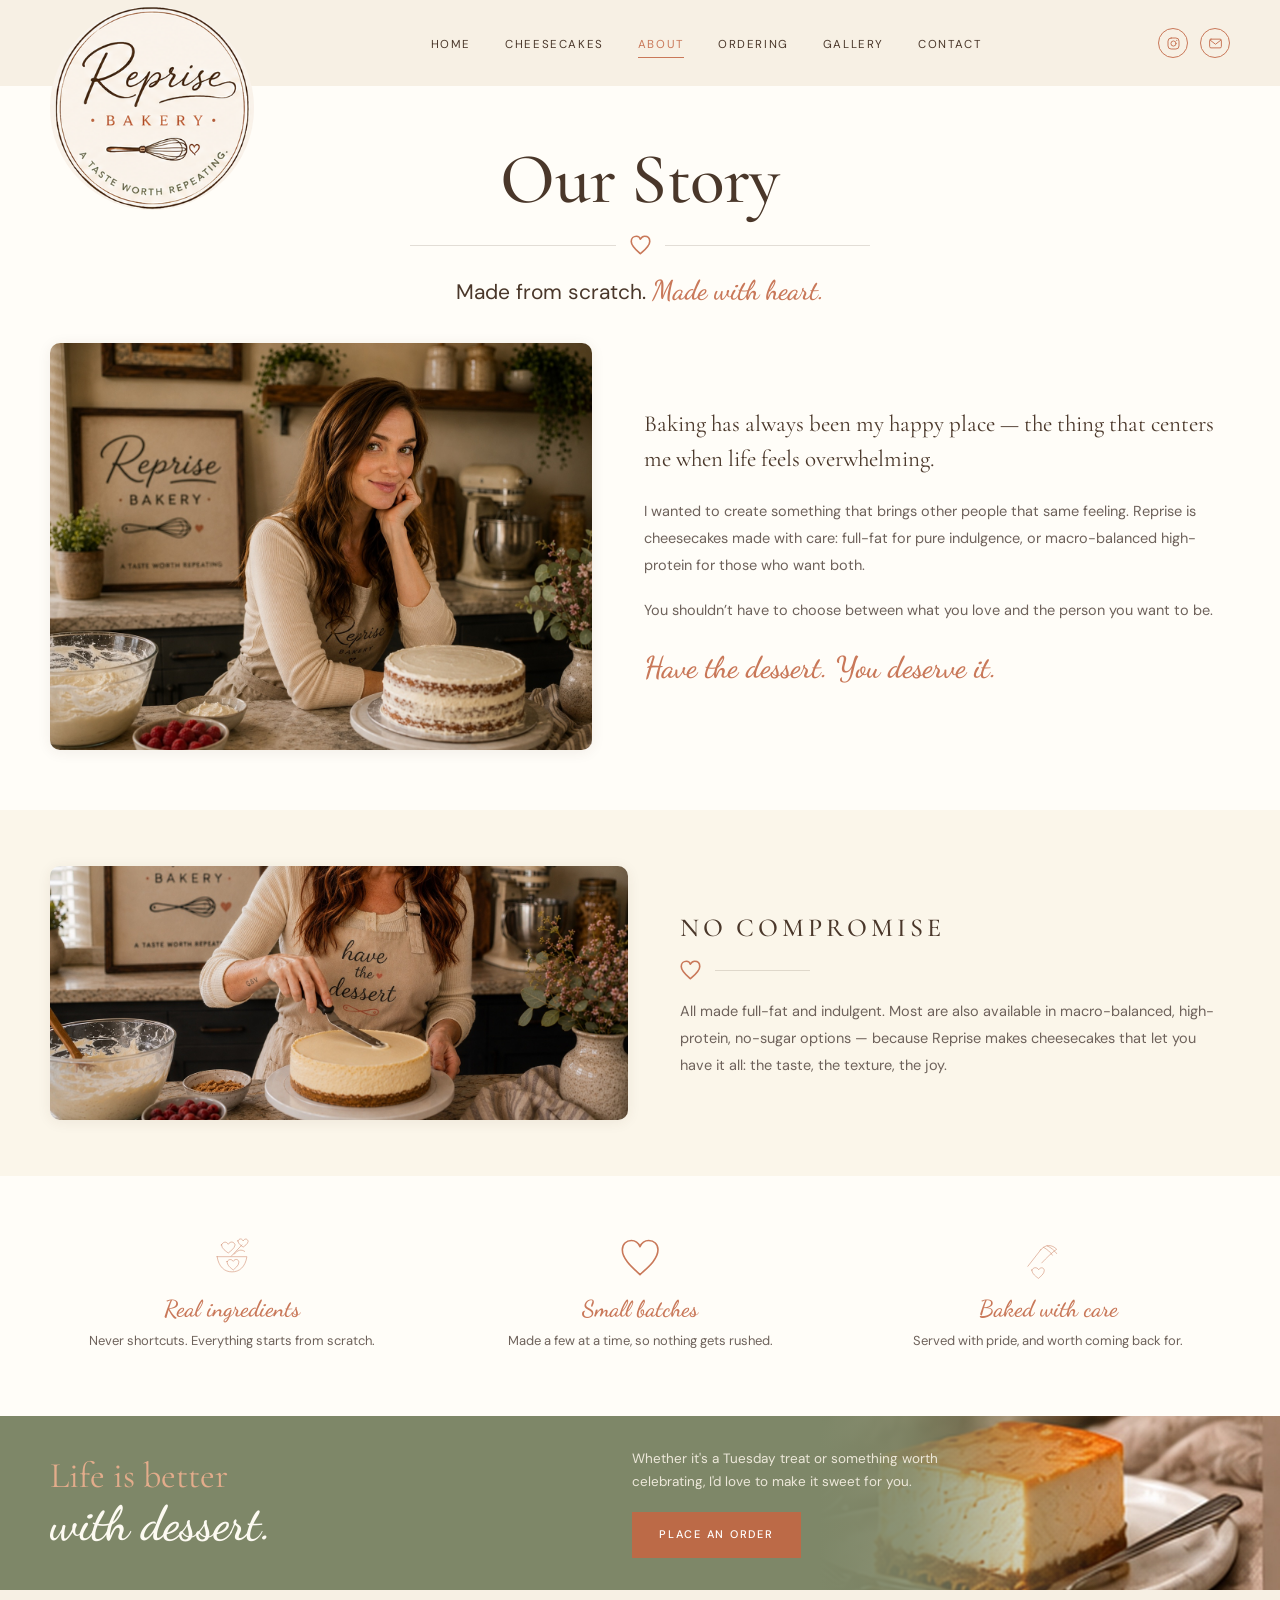
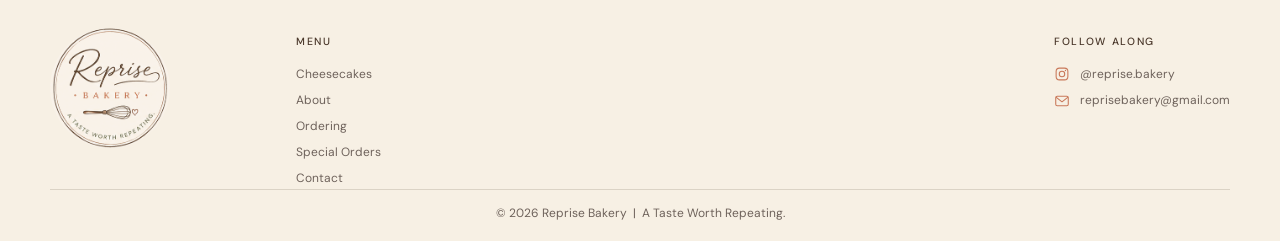
==== about.html @ a182270c "Rebuild site: four pages, real photography, shared stylesheet - Home, Our Cheesecakes, Our Story and" ====
<!doctype html>
<html lang="en">
<head>
<meta charset="utf-8">
<meta name="viewport" content="width=device-width,initial-scale=1">
<title>Our Story | Reprise Bakery</title>
<meta name="description" content="Reprise Bakery is small-batch desserts made from scratch — cheesecakes full-fat and indulgent, or macro-balanced and high-protein. You shouldn't have to choose.">
<link rel="icon" href="assets/favicon.svg" type="image/svg+xml">
<link rel="alternate icon" href="assets/favicon-32.png" sizes="32x32">
<link rel="apple-touch-icon" href="assets/apple-touch-icon.png">
<!-- Link preview for Instagram, Facebook, iMessage etc. og:url and og:image are
     absolute because most platforms ignore relative paths. If the site moves to
     its own domain, update the host in both. -->
<meta property="og:url" content="https://scriptschedule-cloud.github.io/reprise-bakery/about.html">
<meta property="og:type" content="website">
<meta property="og:site_name" content="Reprise Bakery">
<meta property="og:title" content="Our Story | Reprise Bakery">
<meta property="og:description" content="Reprise Bakery is small-batch desserts made from scratch — cheesecakes full-fat and indulgent, or macro-balanced and high-protein. You shouldn't have to choose.">
<meta property="og:image" content="https://scriptschedule-cloud.github.io/reprise-bakery/assets/story-jamie.jpg">
<meta property="og:image:alt" content="A Reprise Bakery cheesecake">
<meta name="twitter:card" content="summary_large_image">
<link rel="preconnect" href="https://fonts.googleapis.com">
<link rel="preconnect" href="https://fonts.gstatic.com" crossorigin>
<link href="https://fonts.googleapis.com/css2?family=Cormorant+Garamond:wght@400;500;600&family=DM+Sans:opsz,wght@9..40,400;9..40,500&family=Dancing+Script:wght@500;600;700&display=swap" rel="stylesheet">
<link rel="stylesheet" href="assets/site.css">
</head>
<body class="page-about">

<svg style="display:none" aria-hidden="true">
  <!-- vector line art shipped with the mock: assets/icons/*.svg -->
  <symbol id="i-heart" viewBox="18 7 85 81">
    <path class="icon" d="M60 83C47 71 23 52 23 33 23 20 33 12 44 12c8 0 14 5 16 12 4-7 9-12 17-12 12 0 21 8 21 21 0 19-25 38-38 50Z"/>
  </symbol>
  <symbol id="i-whisk-heart" viewBox="0 0 200 160">
    <g class="icon">
      <path d="M35 110 L78 55"/><path d="M75 58C93 37 113 40 128 55 111 67 96 82 80 99"/>
      <path d="M86 49C98 56 107 63 114 74"/><path d="M97 44C111 50 121 59 128 69"/>
      <path d="M48 122c5-10 16-10 22-1 6-10 18-7 18 3 0 10-12 19-19 25-7-6-21-14-21-27Z"/>
    </g>
  </symbol>
  <symbol id="i-stand" viewBox="0 0 200 160">
    <g class="icon">
      <ellipse cx="100" cy="55" rx="42" ry="11"/><path d="M58 55V84c0 11 84 11 84 0V55"/>
      <path d="M87 95V113"/><path d="M113 95V113"/><ellipse cx="100" cy="120" rx="47" ry="9"/>
    </g>
  </symbol>
  <symbol id="i-bowl" viewBox="0 0 200 160">
    <g class="icon">
      <path d="M52 79H148c-5 33-24 49-48 49S57 112 52 79Z"/>
      <path d="M98 77 L132 41"/><path d="M107 71c11-14 23-17 34-9"/>
      <path d="M84 95c5-9 15-9 20-1 6-10 18-7 18 3 0 12-13 19-18 25-7-6-20-14-20-27Z"/>
      <path d="M66 41c5-11 16-12 22-2 6-11 19-9 22 2-2 12-15 20-22 26-8-6-21-13-22-26Z"/>
      <path d="M119 28c4-9 13-8 17 0 5-9 15-7 16 2-2 9-11 14-16 18-5-4-16-9-17-20Z"/>
    </g>
  </symbol>
  <symbol id="i-heart-lg" viewBox="0 0 200 160">
    <path class="icon" d="M100 137C80 118 43 89 43 57 43 38 56 27 72 27c13 0 23 8 28 20 5-12 15-20 28-20 17 0 30 11 30 30 0 32-38 61-58 80Z"/>
  </symbol>
  <symbol id="i-bag" viewBox="0 0 200 160">
    <g class="icon">
      <path d="M62 51H138l6 86H56Z"/><path d="M78 51c0-22 10-32 22-32s22 10 22 32"/>
      <path d="M83 83c5-10 15-10 20-1 6-10 18-7 18 4 0 12-12 19-18 25-7-6-20-14-20-28Z"/>
    </g>
  </symbol>
  <symbol id="i-story-bowl" viewBox="0 0 120 100">
    <g class="icon"><path d="M20 44H91c-4 29-18 40-35 40S25 73 20 44Z"/><path d="M57 41 L82 17"/></g>
  </symbol>
  <symbol id="i-story-heart" viewBox="0 0 120 100">
    <path class="icon" d="M60 83C47 71 23 52 23 33 23 20 33 12 44 12c8 0 14 5 16 12 4-7 9-12 17-12 12 0 21 8 21 21 0 19-25 38-38 50Z"/>
  </symbol>
  <symbol id="i-story-whisk" viewBox="0 0 120 100">
    <g class="icon">
      <path d="M17 79 L49 46"/><path d="M47 48c12-15 27-13 37-2-13 10-24 22-34 32"/>
      <path d="M57 40c8 4 14 10 19 17"/><path d="M67 36c9 4 15 10 20 16"/>
      <path d="M21 84c3-6 10-6 14 0 4-7 12-5 12 2 0 6-7 11-12 14-4-3-14-8-14-16Z"/>
    </g>
  </symbol>
  <symbol id="i-instagram" viewBox="0 0 24 24">
    <g class="icon">
      <rect x="3.2" y="3.2" width="17.6" height="17.6" rx="5"/>
      <circle cx="12" cy="12" r="4.1"/>
      <circle cx="17.2" cy="6.8" r="1" fill="currentColor" stroke="none"/>
    </g>
  </symbol>
  <symbol id="i-mail" viewBox="0 0 24 24">
    <g class="icon">
      <rect x="2.6" y="5" width="18.8" height="14" rx="2.2"/>
      <path d="m3.4 6.6 8.6 6.6 8.6-6.6"/>
    </g>
  </symbol>
</svg>

<header class="site-header">
  <div class="container nav">
    <a class="brand" href="index.html" aria-label="Reprise Bakery — home"><span class="badge"></span></a>
    <ul class="navlinks">
      <li><a href="index.html">Home</a></li>
      <li><a href="cheesecakes.html">Cheesecakes</a></li>
      <li><a class="active" href="about.html">About</a></li>
      <li><a href="index.html#order">Ordering</a></li>
      <li><a href="gallery.html">Gallery</a></li>
      <li><a href="index.html#order">Contact</a></li>
    </ul>
    <div class="nav-icons">
      <a href="https://instagram.com/reprise.bakery" aria-label="Instagram"><svg><use href="#i-instagram"/></svg></a>
      <a href="mailto:reprisebakery@gmail.com" aria-label="Email us"><svg><use href="#i-mail"/></svg></a>
    </div>
  </div>
</header>

<main id="top">

<section class="container menu-head">
  <h1>Our Story</h1>
  <div class="rule"><svg><use href="#i-heart"/></svg></div>
  <p class="tagline">Made from scratch. <em>Made with heart.</em></p>
</section>

<section class="container about-lead">
  <div class="shot"><img src="assets/story-jamie.jpg" alt="Jamie in the Reprise Bakery kitchen"></div>
  <div>
    <p class="lead">Baking has always been my happy place &mdash; the thing that centers me
      when life feels overwhelming.</p>
    <p>I wanted to create something that brings other people that same feeling. Reprise is
      cheesecakes made with care: full-fat for pure indulgence, or macro-balanced
      high-protein for those who want both.</p>
    <p>You shouldn&rsquo;t have to choose between what you love and the person you want to be.</p>
    <span class="sign">Have the dessert. You deserve it.</span>
  </div>
</section>

<section class="about-promise">
  <div class="container inner">
    <div class="shot"><img src="assets/baking-with-love.jpg" alt="Smoothing the top of a cheesecake in a Reprise Bakery apron"></div>
    <div>
      <h2>No compromise</h2>
      <div class="rule"><svg><use href="#i-heart"/></svg></div>
      <p>All made full-fat and indulgent. Most are also available in macro-balanced,
        high-protein, no-sugar options &mdash; because Reprise makes cheesecakes that let you
        have it all: the taste, the texture, the joy.</p>
    </div>
  </div>
</section>

<section class="container about-values">
  <ul>
    <li>
      <span class="ico"><svg><use href="#i-bowl"/></svg></span>
      <h3>Real ingredients</h3>
      <p>Never shortcuts. Everything starts from scratch.</p>
    </li>
    <li>
      <span class="ico"><svg><use href="#i-heart-lg"/></svg></span>
      <h3>Small batches</h3>
      <p>Made a few at a time, so nothing gets rushed.</p>
    </li>
    <li>
      <span class="ico"><svg><use href="#i-whisk-heart"/></svg></span>
      <h3>Baked with care</h3>
      <p>Served with pride, and worth coming back for.</p>
    </li>
  </ul>
</section>

<section class="band" id="order">
  <div class="band-media" role="img" aria-label="A slice of Reprise cheesecake on a plate"></div>
  <div class="container band-inner">
    <h2><span class="l1">Life is better</span><span class="l2">with dessert.</span></h2>
    <div>
      <p>Whether it's a Tuesday treat or something worth celebrating,
        I'd love to make it sweet for you.</p>
      <a class="btn btn-terra" href="mailto:reprisebakery@gmail.com">Place an Order</a>
    </div>
  </div>
</section>

</main>

<footer class="site-footer">
  <div class="container">
    <div class="footer-grid">
      <div class="footer-brand"><span class="badge"></span></div>
      <div>
        <h4>Menu</h4>
        <ul>
          <li><a href="cheesecakes.html">Cheesecakes</a></li>
          <li><a href="about.html">About</a></li>
          <li><a href="index.html#order">Ordering</a></li>
          <li><a href="index.html#order">Special Orders</a></li>
          <li><a href="index.html#order">Contact</a></li>
        </ul>
      </div>
      <div>
        <h4>Follow Along</h4>
        <ul class="contact-list">
          <li><span class="ico"><svg><use href="#i-instagram"/></svg></span>
              <a href="https://instagram.com/reprise.bakery">@reprise.bakery</a></li>
          <li><span class="ico"><svg><use href="#i-mail"/></svg></span>
              <a href="mailto:reprisebakery@gmail.com">reprisebakery@gmail.com</a></li>
        </ul>
      </div>
    </div>
    <p class="colophon">&copy; 2026 Reprise Bakery &nbsp;|&nbsp; A Taste Worth Repeating.</p>
  </div>
</footer>

</body>
</html>
---- assets/site.css ----
:root{
  /* palette per assets/BRAND_SPEC.txt */
  --brown:#4A372A;
  --brown-soft:#6E625B;
  --terracotta:#C97859;
  --terracotta-deep:#BC6A47;   /* deepened for filled buttons */
  --sage:#8D9675;
  --olive:#7E8768;             /* deepened sage for the order band */
  --caramel:#C89B68;
  --cream:#F7F0E4;
  --cream-lite:#FBF6EA;
  --paper:#FFFDF8;
  --line:rgba(74,55,42,.16);
  --serif:"Cormorant Garamond",Georgia,serif;
  --sans:"DM Sans",-apple-system,BlinkMacSystemFont,"Segoe UI",sans-serif;
  --script:"Dancing Script","Snell Roundhand",cursive;
}
*{box-sizing:border-box}
html{scroll-behavior:smooth}
body{
  margin:0;background:var(--paper);color:var(--brown);
  font-family:var(--sans);font-size:15px;line-height:1.6;
  -webkit-font-smoothing:antialiased;
}
img{display:block;max-width:100%}
a{color:inherit;text-decoration:none}
.container{width:min(1180px,100% - 96px);margin-inline:auto}

/* ---------- shared bits ---------- */
.btn{
  display:inline-block;padding:13px 26px;
  font-size:11px;letter-spacing:.16em;text-transform:uppercase;font-weight:500;
  border:1px solid transparent;transition:filter .2s,background .2s;
}
.btn:hover{filter:brightness(1.08)}
.btn-sage{background:var(--sage);color:#fff}
.btn-terra{background:var(--terracotta-deep);color:#fff}

/* small uppercase underlined link used in the feature strip */
.tinylink{
  display:inline-block;font-size:9.5px;letter-spacing:.15em;text-transform:uppercase;
  color:var(--brown);border-bottom:1px solid var(--brown);padding-bottom:3px;
}
.tinylink:hover{color:var(--terracotta);border-color:var(--terracotta)}

/* heart-between-rules divider */
.rule{display:flex;align-items:center;justify-content:center;gap:14px}
.rule::before,.rule::after{content:"";height:1px;flex:1;background:var(--line)}
.rule svg{width:21px;height:20px;flex:none;color:var(--terracotta)}
.rule--left{justify-content:flex-start}
.rule--left::before{display:none}

.icon{fill:none;stroke:currentColor;
  stroke-width:1.6;stroke-linecap:round;stroke-linejoin:round;
  vector-effect:non-scaling-stroke}
/* the sprite <svg> carries no viewBox of its own, so it must be sized here */
.ico svg{display:block;width:100%;height:100%}

/* the logo badge, cropped out of the source design sheet */
.badge{
  --s:150px;display:block;
  width:var(--s);height:var(--s);flex:none;border-radius:50%;
  background-image:url("reprise-logo.png");
  background-repeat:no-repeat;
  background-size:calc(var(--s) * 1.3158) calc(var(--s) * 1.1930);
  background-position:calc(var(--s) * -0.11579) calc(var(--s) * -0.16491);
}

/* ---------- header ---------- */
.site-header{background:var(--cream);position:relative;z-index:5}
.nav{
  display:flex;align-items:center;gap:40px;
  height:86px;
}
.brand{flex:none;align-self:flex-start;margin-top:6px}
.brand .badge{--s:204px;margin-bottom:-118px} /* overhangs into the hero */
.navlinks{
  display:flex;gap:34px;list-style:none;margin:0;padding:0;
  flex:1;justify-content:center;
}
.navlinks a{
  font-size:11.5px;letter-spacing:.14em;text-transform:uppercase;
  padding-bottom:5px;border-bottom:1px solid transparent;
}
.navlinks a:hover{color:var(--terracotta)}
.navlinks .active{color:var(--terracotta);border-bottom-color:var(--terracotta)}
.nav-icons{display:flex;gap:12px;flex:none}
.nav-icons a{
  width:30px;height:30px;border:1px solid var(--terracotta);border-radius:50%;
  display:grid;place-items:center;color:var(--terracotta);
}
.nav-icons svg{width:15px;height:15px}
.nav-icons a:hover{background:var(--terracotta);color:#fff}

/* ---------- hero ---------- */
.hero{position:relative;background:var(--cream);overflow:hidden}
.hero-media{
  position:absolute;inset:0 0 0 42%;
  background:url("hero-cheesecake.jpg") center 48%/cover no-repeat;
}
.hero-media::before{
  content:"";position:absolute;inset:0;
  background:linear-gradient(90deg,var(--cream) 0%,rgba(247,240,228,.90) 12%,rgba(247,240,228,0) 42%);
}
.hero-inner{position:relative;z-index:2;min-height:560px;display:flex;align-items:center}
.hero-copy{
  width:41%;padding:56px 0 64px;text-align:center;
}
.hero h1{margin:0;font-weight:400;line-height:.9}
.hero h1 .l1{
  display:block;font-family:var(--serif);font-size:clamp(54px,6.6vw,90px);
  letter-spacing:-.02em;padding-left:.55em;
}
.hero h1 .l2{
  display:block;font-family:var(--script);color:var(--terracotta);
  font-size:clamp(58px,7vw,96px);font-weight:600;line-height:1.05;
  margin:-.06em -.5em 0;
}
.hero .rule{width:210px;margin:22px auto 20px}
.hero-sub{
  margin:0 auto 26px;max-width:310px;font-size:14.5px;line-height:1.65;color:var(--brown);
}
.hero-card{
  position:absolute;z-index:3;left:39%;bottom:44px;width:270px;
  border:1px solid var(--terracotta);background:var(--cream);
  padding:26px 22px 20px;text-align:center;
}
.hero-card .heart{
  position:absolute;top:-11px;left:50%;transform:translateX(-50%);
  background:var(--cream);padding:0 9px;color:var(--terracotta);
  width:38px;height:22px;display:grid;place-items:center;
}
.hero-card .heart svg{width:21px;height:20px}
.hero-card p{margin:0;font-size:13px;line-height:1.7;color:var(--brown-soft)}
.hero-card .sig{
  display:block;font-family:var(--script);font-size:24px;font-weight:600;
  color:var(--terracotta);margin-top:6px;line-height:1.2;
}

/* ---------- feature strip ---------- */
.strip{
  background:var(--cream-lite);
  border-top:1px solid var(--line);border-bottom:1px solid var(--line);
  display:grid;grid-template-columns:repeat(5,1fr);
}
.strip article{
  padding:38px 26px 32px;text-align:center;
  border-right:1px solid var(--line);
  display:flex;flex-direction:column;align-items:center;
}
.strip article:last-child{border-right:0}
.strip .ico{width:66px;height:53px;color:var(--terracotta);margin-bottom:12px}
.strip h3{
  font-family:var(--script);font-weight:600;color:var(--terracotta);
  font-size:23px;line-height:1.15;margin:0 0 10px;
}
.strip p{margin:0 0 16px;font-size:12.5px;line-height:1.6;color:var(--brown-soft);max-width:190px}
.strip .tinylink{margin-top:auto}

/* ---------- section scaffolding ---------- */
.section{padding:52px 0}
.section-head{text-align:center;margin-bottom:30px}
.section-head h2{
  font-family:var(--serif);font-weight:500;font-size:26px;
  letter-spacing:.19em;text-transform:uppercase;margin:0;
}
.section-head .rule{width:120px;margin:14px auto 12px}
.section-head .kicker{font-size:12.5px;color:var(--brown-soft);margin:0}

/* ---------- flavors ---------- */
.flavors{background:var(--cream-lite)}
.flavor-grid{display:grid;grid-template-columns:repeat(5,1fr);gap:22px}
.flavor{text-align:center}
.flavor .shot{position:relative;aspect-ratio:1/.82;overflow:hidden}
/* the supplied shots have the mock's caption burned into the bottom ~10%; crop it away */
.flavor .shot img{position:absolute;top:0;left:0;width:100%;height:113%;
  object-fit:cover;object-position:center top}
.flavor .shot img.shift-left{object-position:25% top}
/* seasonal flag on the home-page favourites strip, matching the menu page */
.flavor .tag-seasonal{
  position:absolute;top:0;left:0;
  background:var(--terracotta-deep);color:#fff;
  padding:6px 11px;font-size:9px;letter-spacing:.13em;text-transform:uppercase;
}
.flavor .tag{
  position:absolute;top:10px;right:10px;
  width:34px;height:34px;border-radius:50%;background:var(--sage);color:#fff;
  display:grid;place-items:center;font-size:8.5px;letter-spacing:.09em;text-transform:uppercase;
}
.flavor h3{
  font-family:var(--serif);font-size:13px;letter-spacing:.16em;text-transform:uppercase;
  font-weight:600;margin:16px 0 2px;
}
.flavor .script{
  font-family:var(--script);color:var(--terracotta);font-size:23px;font-weight:600;line-height:1.15;
}
.flavor p{margin:7px 0 0;font-size:12px;line-height:1.6;color:var(--brown-soft)}
.promise{
  max-width:660px;margin:34px auto 0;text-align:center;
  font-size:14px;line-height:1.75;color:var(--brown-soft);
}
.flavors .cta-row{text-align:center;margin-top:26px}

/* ---------- story ---------- */
.story{background:var(--paper);padding:52px 0}
.story-grid{display:grid;grid-template-columns:1fr 1.08fr .62fr;gap:44px;align-items:center}
.story-photo{position:relative;align-self:stretch;min-height:320px;overflow:hidden}
/* portrait of Jamie — shown full frame, she is the subject here */
.story-photo img{position:absolute;inset:0;width:100%;height:100%;object-fit:cover;
  object-position:58% center}
.story-copy h2{margin:0;font-weight:400;line-height:1.02}
.story-copy h2 .l1{display:block;font-family:var(--serif);font-size:38px}
.story-copy h2 .l2{
  display:block;font-family:var(--script);color:var(--terracotta);
  font-size:40px;font-weight:600;margin-top:2px;
}
.story-copy .rule{width:180px;margin:16px 0 20px}
.story-copy p{margin:0 0 22px;font-size:13.5px;line-height:1.8;color:var(--brown-soft)}
.story-points{
  border-left:1px solid var(--line);padding-left:34px;
  display:grid;gap:26px;
}
.story-points li{display:flex;gap:14px;align-items:center;list-style:none}
.story-points .ico{width:42px;height:35px;flex:none;color:var(--terracotta)}
.story-points span{font-size:12.5px;line-height:1.55;color:var(--brown-soft)}
.story-points ul{margin:0;padding:0}

/* ---------- cta band ---------- */
.band{position:relative;background:var(--olive);color:#F6F1E6;overflow:hidden}
.band-media{
  position:absolute;inset:0 0 0 64%;
  /* zoomed and right-anchored so the burned-in script on the left is cropped out */
  background:url("cta-slice.jpg") 100% 50%/195% auto no-repeat;
}
.band-media::before{
  content:"";position:absolute;inset:0;
  background:linear-gradient(90deg,var(--olive) 0%,rgba(126,135,104,.88) 20%,rgba(126,135,104,0) 62%);
}
.band-inner{
  position:relative;z-index:2;display:grid;grid-template-columns:.9fr 1fr;
  gap:44px;align-items:center;min-height:172px;padding:32px 0;
}
.band h2{margin:0;font-weight:400;line-height:1.08}
.band h2 .l1{display:block;font-family:var(--serif);font-size:36px;color:#E3AC8B}
.band h2 .l2{display:block;font-family:var(--script);font-weight:600;font-size:48px;color:#FDFAF2;margin-top:2px}
.band p{margin:0 0 18px;font-size:13.5px;line-height:1.7;color:#EDE8DA;max-width:330px}

/* ---------- footer ---------- */
.site-footer{background:var(--cream);padding:38px 0 18px}
/* three columns since the newsletter came out: brand, menu, contact at the edge */
.footer-grid{display:grid;grid-template-columns:190px 1fr auto;gap:56px;align-items:start}
.footer-brand .badge{--s:120px;opacity:.85}
.site-footer h4{
  font-size:10.5px;letter-spacing:.16em;text-transform:uppercase;
  margin:6px 0 14px;font-weight:500;
}
.site-footer ul{list-style:none;margin:0;padding:0;display:grid;gap:7px}
.site-footer li,.site-footer p{font-size:12px;color:var(--brown-soft);margin:0}
.site-footer a:hover{color:var(--terracotta)}
.contact-list li{display:flex;align-items:center;gap:10px}
.contact-list .ico{width:16px;height:16px;flex:none;color:var(--terracotta)}
.colophon{
  margin-top:26px;padding-top:14px;border-top:1px solid var(--line);
  text-align:center;font-size:11px;color:var(--brown-soft);
}

/* ---------- responsive ---------- */
@media (max-width:1080px){
  /* keep the nav on one line as the bar narrows */
  .nav{gap:24px}
  .brand .badge{--s:156px;margin-bottom:-86px}
  .navlinks{gap:22px}
  .navlinks a{font-size:10.5px;letter-spacing:.1em}
  .strip{grid-template-columns:repeat(3,1fr)}
  .strip article:nth-child(3n){border-right:0}
  .strip article:nth-child(-n+3){border-bottom:1px solid var(--line)}
  .flavor-grid{grid-template-columns:repeat(3,1fr)}
  .story-grid{grid-template-columns:1fr 1fr;gap:32px}
  .story-points{grid-column:1/-1;border-left:0;border-top:1px solid var(--line);
    padding:26px 0 0;grid-auto-flow:column;grid-template-columns:repeat(3,1fr)}
}
@media (max-width:860px){
  .container{width:min(1180px,100% - 48px)}
  .nav{height:80px;gap:18px}
  .brand .badge{--s:124px;margin-bottom:-58px}
  .hero-media{inset:0 0 0 46%}
  .hero-copy{width:52%}
  .hero-card{position:relative;width:auto;max-width:300px;margin:0 auto;inset:auto}
  .band-inner{grid-template-columns:1fr}
  .band-media{inset:auto 0 0 0;height:38%}
  .band-media::before{background:linear-gradient(0deg,rgba(126,135,104,0) 40%,var(--olive) 100%)}
  .footer-grid{grid-template-columns:1fr 1fr;gap:30px}
}
@media (max-width:720px){
  /* below this the six links no longer fit; every one is a same-page anchor */
  .navlinks{display:none}
  .brand .badge{--s:118px;margin-bottom:-52px}
  .nav-icons{margin-left:auto}
}
@media (max-width:620px){
  .strip{grid-template-columns:1fr}
  .strip article{border-right:0;border-bottom:1px solid var(--line)}
  .flavor-grid{grid-template-columns:1fr 1fr;gap:16px}
  /* stack the hero: copy, then quote card, then photo */
  .hero{background:var(--cream);display:flex;flex-direction:column}
  .hero-inner{order:1;min-height:0}
  .hero-copy{width:100%;padding:30px 0 4px}
  /* the script line hangs outside its box; rein it in so the page never scrolls sideways */
  .hero h1 .l1{font-size:clamp(44px,13vw,58px);padding-left:0}
  .hero h1 .l2{font-size:clamp(46px,13.6vw,62px);margin-left:0;margin-right:0}
  .hero-card{order:2;position:relative;inset:auto;width:auto;max-width:320px;margin:26px auto 30px}
  .hero-media{order:3;position:static;inset:auto;height:290px}
  .hero-media::before{display:none}
  .story-grid{grid-template-columns:1fr}
  .story-points{grid-auto-flow:row;grid-template-columns:1fr}
  .footer-grid{grid-template-columns:1fr}
}

/* ============================================================
   MENU PAGE — "Our Cheesecakes"
   ============================================================ */
.menu-head{text-align:center;padding:56px 0 6px}
.menu-head h1{
  font-family:var(--serif);font-weight:500;margin:0;
  font-size:clamp(42px,5.6vw,72px);line-height:1.05;letter-spacing:-.01em;
}
.menu-head .rule{width:min(460px,86%);margin:18px auto 14px}
.menu-head .tagline{margin:0;font-size:clamp(16px,1.7vw,21px);color:var(--brown)}
.menu-head .tagline em{
  font-family:var(--script);font-style:normal;font-weight:600;
  color:var(--terracotta);font-size:1.3em;white-space:nowrap;
}

.menu-grid{
  display:grid;grid-template-columns:repeat(3,1fr);gap:30px;
  padding:34px 0 64px;
}
.cake{
  position:relative;background:var(--paper);border-radius:10px;overflow:hidden;
  box-shadow:0 2px 12px rgba(74,55,42,.07);
  display:flex;flex-direction:column;
}
.cake .shot{position:relative;aspect-ratio:1.55;overflow:hidden;background:var(--cream-lite)}
.cake .shot img{width:100%;height:100%;object-fit:cover;object-position:center;display:block}
/* the tiramisu and thai tea shots carry a SEASONAL flag burned into their top-left
   corner, so anchor those left to keep the flag whole and flush to the card edge */
.cake .shot img.flag-left{object-position:left top}

.cake-body{padding:22px 20px 28px;text-align:center;flex:1}
.cake-body h2{
  font-family:var(--serif);font-weight:500;margin:0;
  font-size:17px;letter-spacing:.13em;text-transform:uppercase;
}
.cake-body .rule{width:74px;margin:9px auto 11px}
.cake-body .rule svg{width:17px;height:16px}
.cake-body p{margin:0;font-size:13.5px;line-height:1.6;color:var(--brown-soft)}

.cake .tag-new{
  position:absolute;right:18px;bottom:22px;
  width:46px;height:46px;border-radius:50%;background:var(--sage);color:#fff;
  display:grid;place-items:center;
  font-size:9.5px;letter-spacing:.1em;text-transform:uppercase;
}
.cake .tag-seasonal{
  position:absolute;top:0;left:0;
  background:var(--terracotta-deep);color:#fff;
  padding:8px 15px;font-size:10px;letter-spacing:.14em;text-transform:uppercase;
}

@media (max-width:1080px){
  .menu-grid{grid-template-columns:repeat(2,1fr);gap:26px}
}
@media (max-width:620px){
  .menu-head{padding:40px 0 4px}
  .menu-grid{grid-template-columns:1fr;gap:22px;padding-bottom:46px}
  /* full-width cards give the description a single long line, which the
     caption-corner badge would sit on top of — move it onto the photo */
  .cake .tag-new{top:14px;right:14px;bottom:auto}
}

/* ============================================================
   GALLERY PAGE — "From the Kitchen"
   ============================================================ */
.gallery{columns:3;column-gap:24px;padding:34px 0 64px}
.gallery figure{
  break-inside:avoid;margin:0 0 24px;background:var(--paper);
  border-radius:10px;overflow:hidden;box-shadow:0 2px 12px rgba(74,55,42,.07);
}
.gallery img{width:100%;height:auto;display:block}
/* framed to the cake — shows the lower 70% of the source (1050x1400 -> 1050x980) */
.gallery figure.crop-top img{
  aspect-ratio:1050/980;height:auto;object-fit:cover;object-position:center bottom;
}
.gallery figcaption{
  padding:14px 18px 18px;text-align:center;
  font-size:13px;line-height:1.6;color:var(--brown-soft);
}
.gallery figcaption b{
  display:block;font-family:var(--serif);font-weight:500;color:var(--brown);
  font-size:15px;letter-spacing:.11em;text-transform:uppercase;margin-bottom:6px;
}
/* shown only if none of the photos have been added yet */
.gallery-empty{
  max-width:560px;margin:10px auto 70px;padding:30px 28px;text-align:center;
  border:1px dashed var(--terracotta);border-radius:10px;color:var(--brown-soft);
  font-size:14px;line-height:1.7;
}
.gallery-empty b{display:block;font-size:15px;color:var(--brown);margin-bottom:8px}
.gallery-empty code{
  font-family:ui-monospace,SFMono-Regular,Menlo,monospace;font-size:12.5px;
  background:var(--cream);padding:2px 6px;border-radius:3px;
}
@media (max-width:1080px){ .gallery{columns:2} }
@media (max-width:620px){ .gallery{columns:1;column-gap:0;padding-bottom:46px} }

/* ============================================================
   ABOUT PAGE
   ============================================================ */
.about-lead{
  display:grid;grid-template-columns:1fr 1.08fr;gap:52px;align-items:center;
  padding:24px 0 60px;
}
.about-lead .shot{position:relative;border-radius:10px;overflow:hidden;
  box-shadow:0 2px 14px rgba(74,55,42,.08)}
.about-lead .shot img{width:100%;height:100%;display:block;object-fit:cover}
.about-lead p{margin:0 0 18px;font-size:14.5px;line-height:1.85;color:var(--brown-soft)}
.about-lead p.lead{
  font-family:var(--serif);font-size:23px;line-height:1.5;color:var(--brown);
  margin-bottom:22px;
}
.about-lead .sign{
  display:block;font-family:var(--script);font-weight:600;font-size:30px;
  color:var(--terracotta);margin-top:26px;line-height:1.2;
}

.about-promise{background:var(--cream-lite);padding:56px 0}
.about-promise .inner{
  display:grid;grid-template-columns:1.05fr 1fr;gap:52px;align-items:center;
}
/* framed to the apron, hands and cheesecake — shows the lower 66% of the source */
.about-promise .shot{border-radius:10px;overflow:hidden;aspect-ratio:1536/676;
  box-shadow:0 2px 14px rgba(74,55,42,.08)}
.about-promise .shot img{width:100%;height:100%;display:block;
  object-fit:cover;object-position:center bottom}
.about-promise h2{
  font-family:var(--serif);font-weight:500;margin:0 0 6px;
  font-size:26px;letter-spacing:.15em;text-transform:uppercase;
}
.about-promise .rule{width:130px;margin:12px 0 18px}
.about-promise .rule::before{display:none}
.about-promise p{margin:0;font-size:14.5px;line-height:1.85;color:var(--brown-soft)}

.about-values{padding:56px 0 64px}
.about-values ul{
  list-style:none;margin:0;padding:0;
  display:grid;grid-template-columns:repeat(3,1fr);gap:44px;text-align:center;
}
.about-values .ico{
  width:62px;height:50px;margin:0 auto 14px;display:block;color:var(--terracotta);
}
.about-values h3{
  font-family:var(--script);font-weight:600;color:var(--terracotta);
  font-size:23px;margin:0 0 8px;line-height:1.15;
}
.about-values p{margin:0;font-size:13px;line-height:1.7;color:var(--brown-soft)}

@media (max-width:900px){
  .about-lead,.about-promise .inner{grid-template-columns:1fr;gap:32px}
  .about-promise .inner .shot{order:2}
  .about-values ul{grid-template-columns:1fr;gap:34px}
}
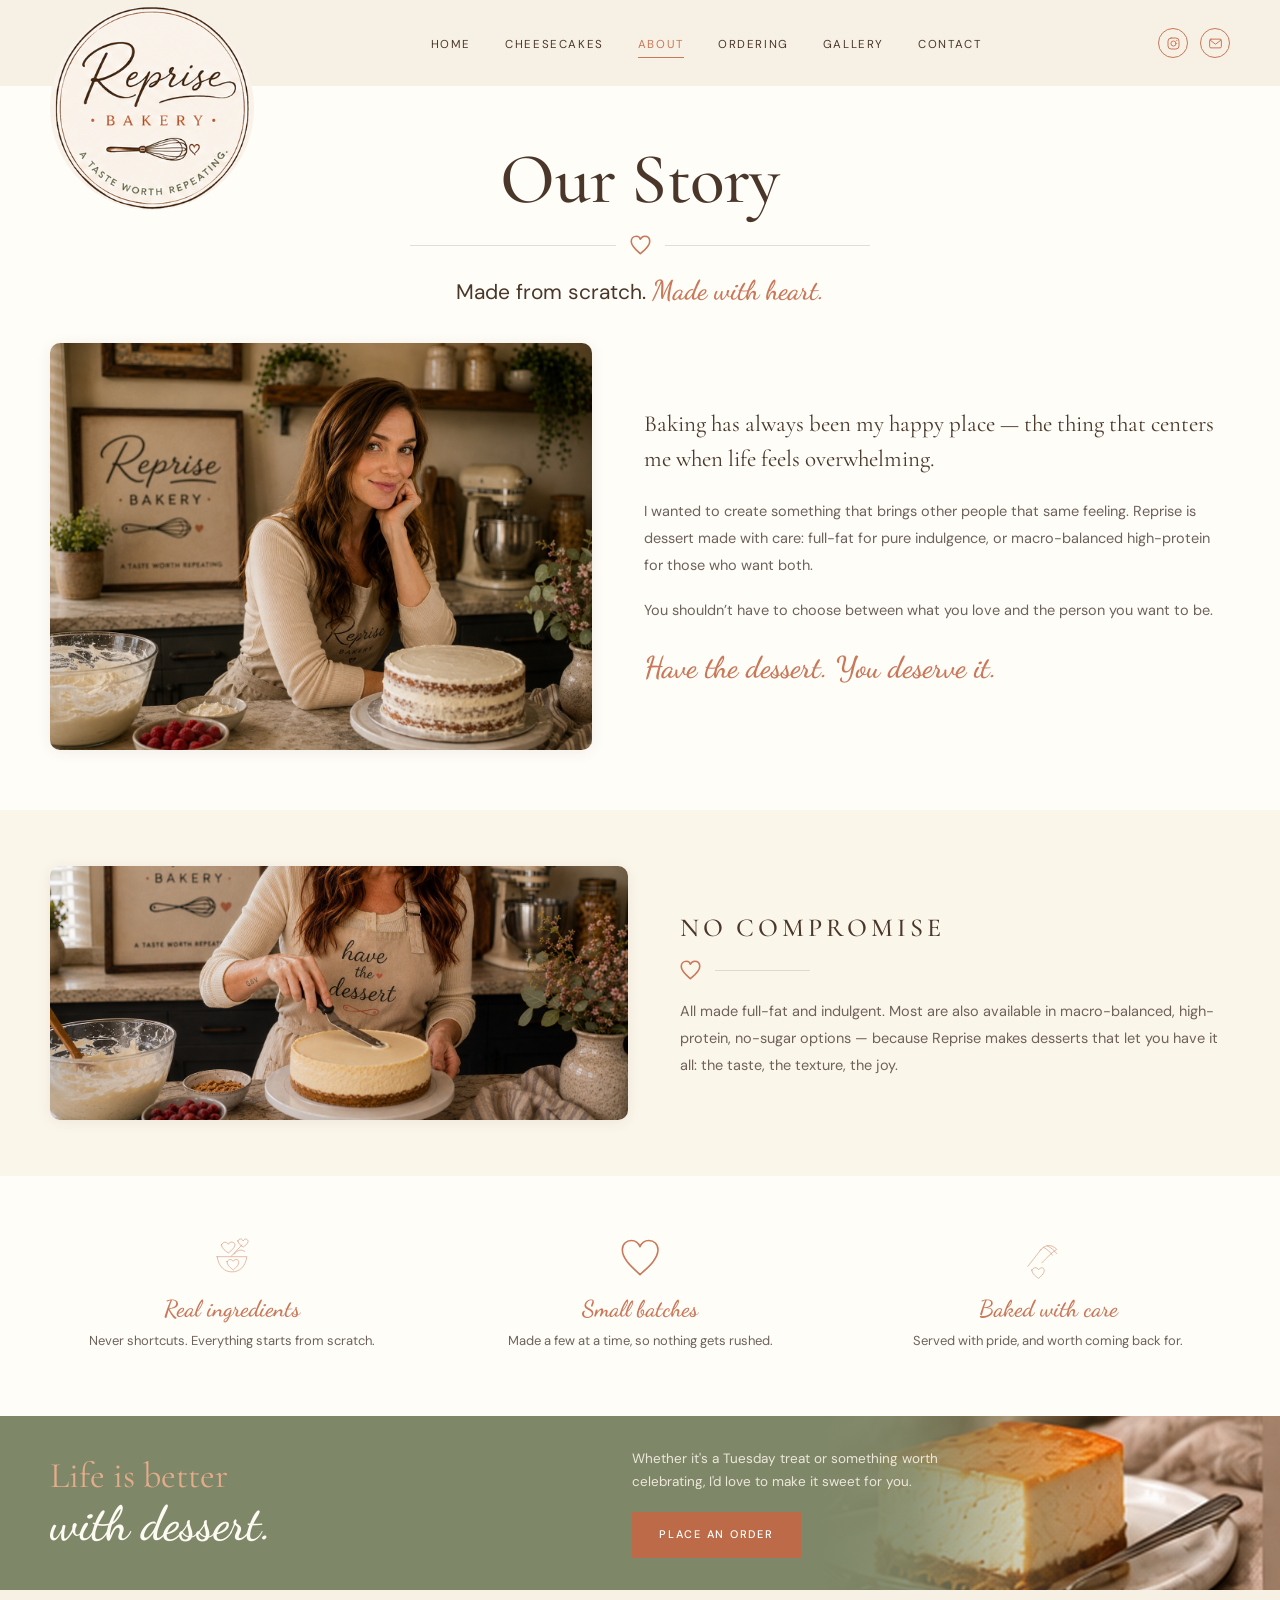
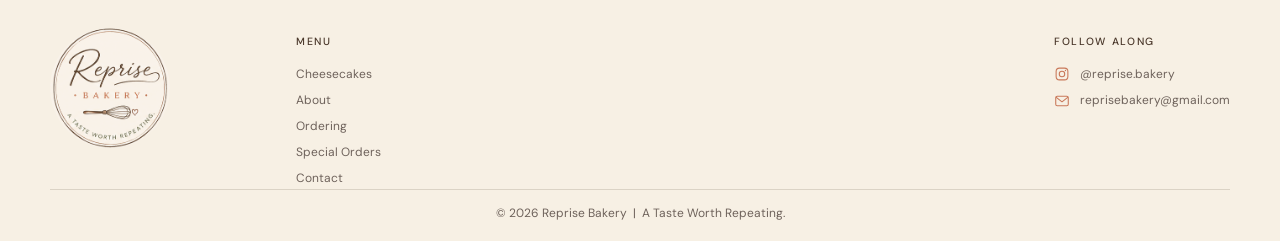
==== commit a3318c51: "Say 'dessert' rather than 'cheesecakes' in the story copy Keeps the About and home story blocks from" ====
--- a/about.html
+++ b/about.html
@@ -4,7 +4,7 @@
 <meta charset="utf-8">
 <meta name="viewport" content="width=device-width,initial-scale=1">
 <title>Our Story | Reprise Bakery</title>
-<meta name="description" content="Reprise Bakery is small-batch desserts made from scratch — cheesecakes full-fat and indulgent, or macro-balanced and high-protein. You shouldn't have to choose.">
+<meta name="description" content="Reprise Bakery is small-batch dessert made from scratch — full-fat and indulgent, or macro-balanced and high-protein. You shouldn't have to choose.">
 <link rel="icon" href="assets/favicon.svg" type="image/svg+xml">
 <link rel="alternate icon" href="assets/favicon-32.png" sizes="32x32">
 <link rel="apple-touch-icon" href="assets/apple-touch-icon.png">
@@ -15,7 +15,7 @@
 <meta property="og:type" content="website">
 <meta property="og:site_name" content="Reprise Bakery">
 <meta property="og:title" content="Our Story | Reprise Bakery">
-<meta property="og:description" content="Reprise Bakery is small-batch desserts made from scratch — cheesecakes full-fat and indulgent, or macro-balanced and high-protein. You shouldn't have to choose.">
+<meta property="og:description" content="Reprise Bakery is small-batch dessert made from scratch — full-fat and indulgent, or macro-balanced and high-protein. You shouldn't have to choose.">
 <meta property="og:image" content="https://scriptschedule-cloud.github.io/reprise-bakery/assets/story-jamie.jpg">
 <meta property="og:image:alt" content="A Reprise Bakery cheesecake">
 <meta name="twitter:card" content="summary_large_image">
@@ -122,7 +122,7 @@
     <p class="lead">Baking has always been my happy place &mdash; the thing that centers me
       when life feels overwhelming.</p>
     <p>I wanted to create something that brings other people that same feeling. Reprise is
-      cheesecakes made with care: full-fat for pure indulgence, or macro-balanced
+      dessert made with care: full-fat for pure indulgence, or macro-balanced
       high-protein for those who want both.</p>
     <p>You shouldn&rsquo;t have to choose between what you love and the person you want to be.</p>
     <span class="sign">Have the dessert. You deserve it.</span>
@@ -136,7 +136,7 @@
       <h2>No compromise</h2>
       <div class="rule"><svg><use href="#i-heart"/></svg></div>
       <p>All made full-fat and indulgent. Most are also available in macro-balanced,
-        high-protein, no-sugar options &mdash; because Reprise makes cheesecakes that let you
+        high-protein, no-sugar options &mdash; because Reprise makes desserts that let you
         have it all: the taste, the texture, the joy.</p>
     </div>
   </div>
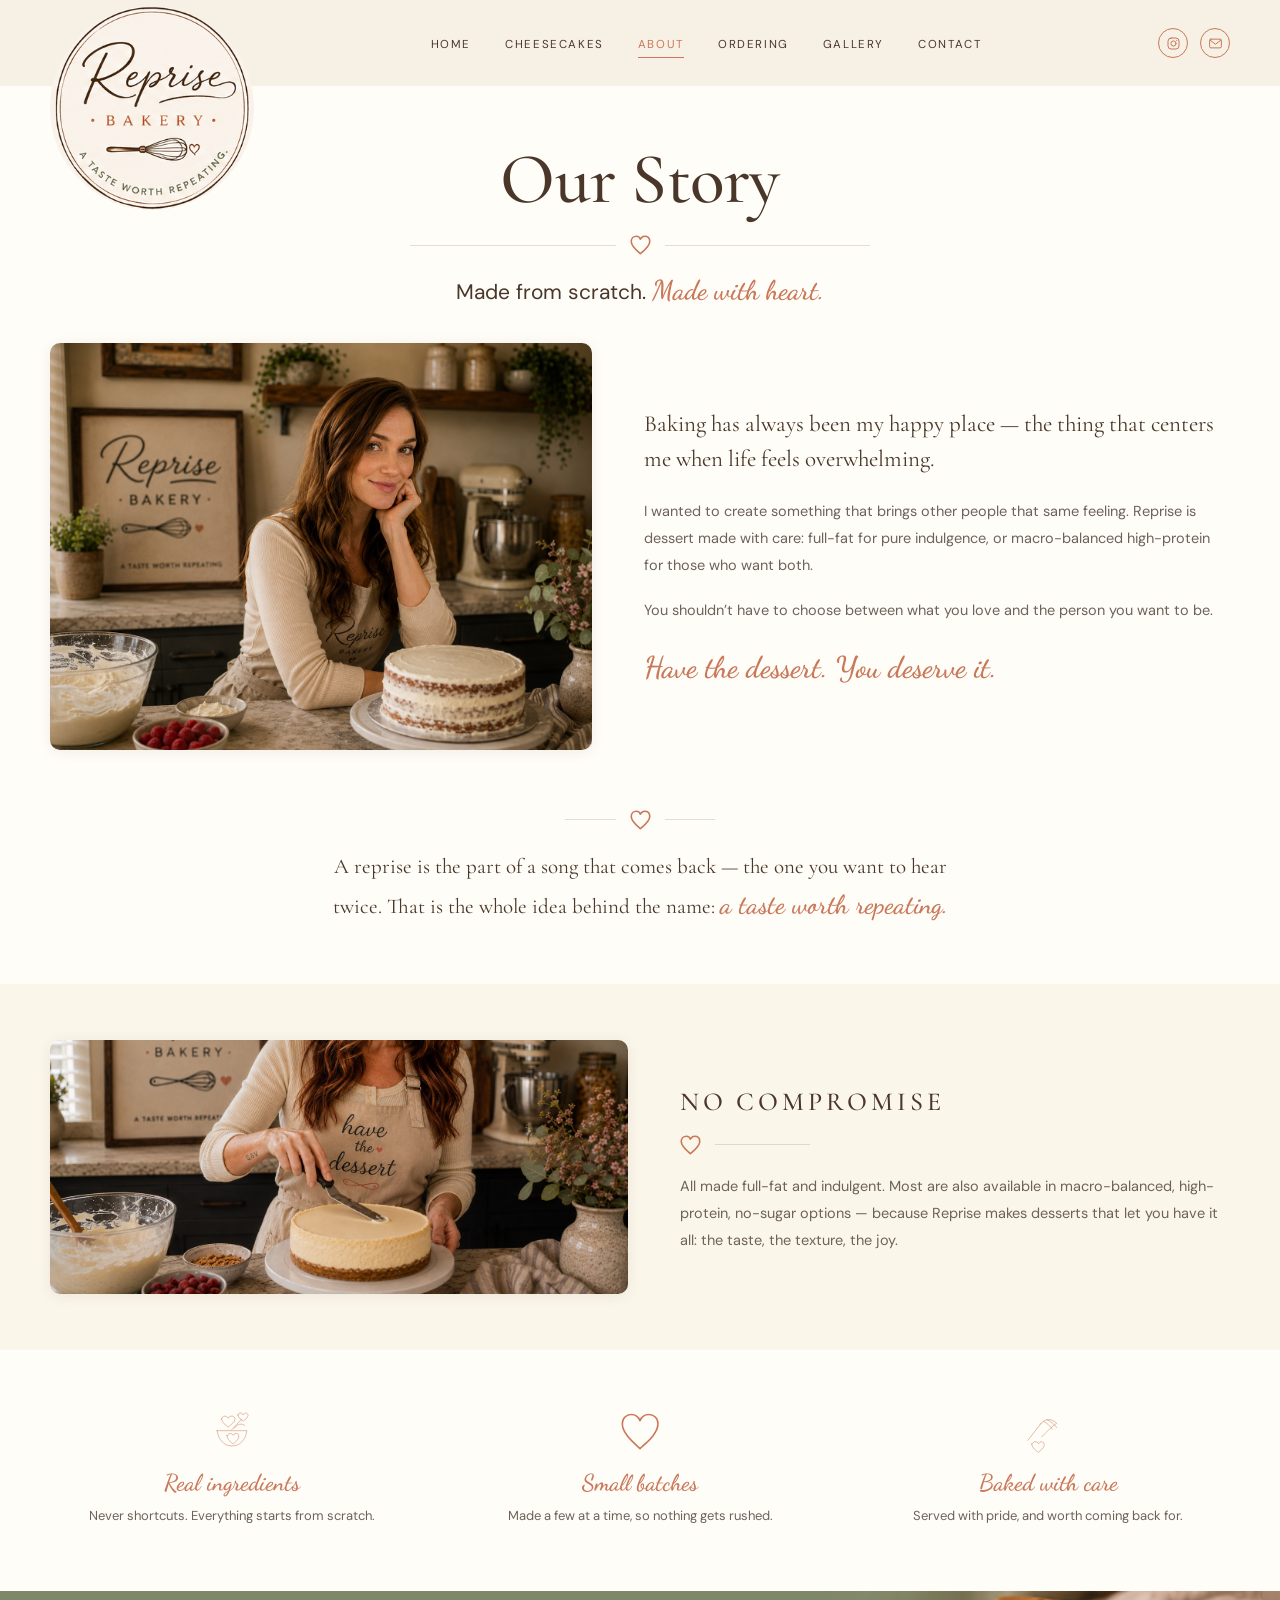
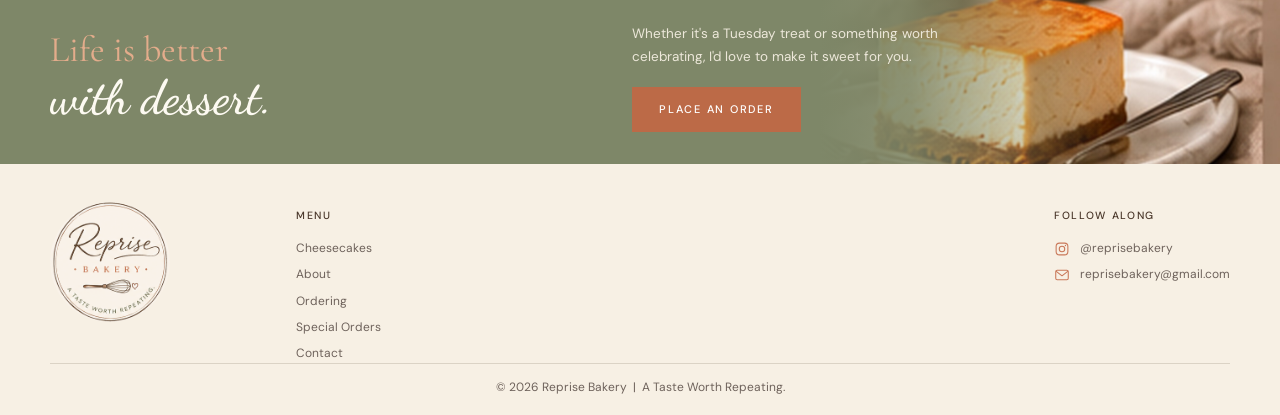
==== commit f4061ca7: "Point the site at reprisebakery.com Adds the CNAME file for GitHub Pages and repoints the ten absolu" ====
--- a/about.html
+++ b/about.html
@@ -11,12 +11,12 @@
 <!-- Link preview for Instagram, Facebook, iMessage etc. og:url and og:image are
      absolute because most platforms ignore relative paths. If the site moves to
      its own domain, update the host in both. -->
-<meta property="og:url" content="https://scriptschedule-cloud.github.io/reprise-bakery/about.html">
+<meta property="og:url" content="https://reprisebakery.com/about.html">
 <meta property="og:type" content="website">
 <meta property="og:site_name" content="Reprise Bakery">
 <meta property="og:title" content="Our Story | Reprise Bakery">
 <meta property="og:description" content="Reprise Bakery is small-batch dessert made from scratch — full-fat and indulgent, or macro-balanced and high-protein. You shouldn't have to choose.">
-<meta property="og:image" content="https://scriptschedule-cloud.github.io/reprise-bakery/assets/story-jamie.jpg">
+<meta property="og:image" content="https://reprisebakery.com/assets/story-jamie.jpg">
 <meta property="og:image:alt" content="A Reprise Bakery cheesecake">
 <meta name="twitter:card" content="summary_large_image">
 <link rel="preconnect" href="https://fonts.googleapis.com">
@@ -97,12 +97,12 @@
       <li><a href="index.html">Home</a></li>
       <li><a href="cheesecakes.html">Cheesecakes</a></li>
       <li><a class="active" href="about.html">About</a></li>
-      <li><a href="index.html#order">Ordering</a></li>
+      <li><a href="ordering.html">Ordering</a></li>
       <li><a href="gallery.html">Gallery</a></li>
-      <li><a href="index.html#order">Contact</a></li>
+      <li><a href="ordering.html#contact">Contact</a></li>
     </ul>
     <div class="nav-icons">
-      <a href="https://instagram.com/reprise.bakery" aria-label="Instagram"><svg><use href="#i-instagram"/></svg></a>
+      <a href="https://instagram.com/reprisebakery" aria-label="Instagram"><svg><use href="#i-instagram"/></svg></a>
       <a href="mailto:reprisebakery@gmail.com" aria-label="Email us"><svg><use href="#i-mail"/></svg></a>
     </div>
   </div>
@@ -127,6 +127,12 @@
     <p>You shouldn&rsquo;t have to choose between what you love and the person you want to be.</p>
     <span class="sign">Have the dessert. You deserve it.</span>
   </div>
+</section>
+
+<section class="container name-story">
+  <div class="rule"><svg><use href="#i-heart"/></svg></div>
+  <p>A reprise is the part of a song that comes back &mdash; the one you want to hear twice.
+    That is the whole idea behind the name: <em>a taste worth repeating.</em></p>
 </section>
 
 <section class="about-promise">
@@ -169,7 +175,7 @@
     <div>
       <p>Whether it's a Tuesday treat or something worth celebrating,
         I'd love to make it sweet for you.</p>
-      <a class="btn btn-terra" href="mailto:reprisebakery@gmail.com">Place an Order</a>
+      <a class="btn btn-terra" href="ordering.html">Place an Order</a>
     </div>
   </div>
 </section>
@@ -185,16 +191,16 @@
         <ul>
           <li><a href="cheesecakes.html">Cheesecakes</a></li>
           <li><a href="about.html">About</a></li>
-          <li><a href="index.html#order">Ordering</a></li>
-          <li><a href="index.html#order">Special Orders</a></li>
-          <li><a href="index.html#order">Contact</a></li>
+          <li><a href="ordering.html">Ordering</a></li>
+          <li><a href="ordering.html">Special Orders</a></li>
+          <li><a href="ordering.html#contact">Contact</a></li>
         </ul>
       </div>
       <div>
         <h4>Follow Along</h4>
         <ul class="contact-list">
           <li><span class="ico"><svg><use href="#i-instagram"/></svg></span>
-              <a href="https://instagram.com/reprise.bakery">@reprise.bakery</a></li>
+              <a href="https://instagram.com/reprisebakery">@reprisebakery</a></li>
           <li><span class="ico"><svg><use href="#i-mail"/></svg></span>
               <a href="mailto:reprisebakery@gmail.com">reprisebakery@gmail.com</a></li>
         </ul>
--- a/assets/site.css
+++ b/assets/site.css
@@ -118,7 +118,7 @@
 }
 .hero .rule{width:210px;margin:22px auto 20px}
 .hero-sub{
-  margin:0 auto 26px;max-width:310px;font-size:14.5px;line-height:1.65;color:var(--brown);
+  margin:0 auto 24px;max-width:358px;font-size:14.5px;line-height:1.62;color:var(--brown);
 }
 .hero-card{
   position:absolute;z-index:3;left:39%;bottom:44px;width:270px;
@@ -469,3 +469,68 @@
   .about-promise .inner .shot{order:2}
   .about-values ul{grid-template-columns:1fr;gap:34px}
 }
+
+/* the name story on the about page */
+.name-story{max-width:620px;margin:0 auto;padding:0 0 58px;text-align:center}
+.name-story .rule{width:150px;margin:0 auto 20px}
+.name-story p{
+  margin:0;font-family:var(--serif);font-size:21px;line-height:1.62;color:var(--brown);
+}
+.name-story em{
+  font-family:var(--script);font-style:normal;font-weight:600;
+  color:var(--terracotta);font-size:1.25em;
+}
+@media (max-width:620px){ .name-story p{font-size:18px} }
+
+/* ============================================================
+   ORDERING PAGE
+   ============================================================ */
+.order-steps{
+  display:grid;grid-template-columns:repeat(3,1fr);gap:34px;
+  padding:20px 0 56px;
+}
+.order-steps li{list-style:none;text-align:center}
+.order-steps .n{
+  display:grid;place-items:center;width:46px;height:46px;margin:0 auto 14px;
+  border:1px solid var(--terracotta);border-radius:50%;
+  font-family:var(--serif);font-size:20px;color:var(--terracotta);
+}
+.order-steps h3{
+  font-family:var(--script);font-weight:600;color:var(--terracotta);
+  font-size:24px;margin:0 0 8px;line-height:1.15;
+}
+.order-steps p{margin:0;font-size:13.5px;line-height:1.7;color:var(--brown-soft)}
+
+.order-facts{background:var(--cream-lite);padding:52px 0}
+.order-facts dl{
+  display:grid;grid-template-columns:repeat(2,1fr);gap:30px 52px;margin:0;
+}
+.order-facts dt{
+  font-family:var(--serif);font-size:13px;letter-spacing:.15em;text-transform:uppercase;
+  margin-bottom:7px;
+}
+.order-facts dd{margin:0;font-size:14px;line-height:1.75;color:var(--brown-soft)}
+.order-facts .note{
+  grid-column:1/-1;margin:6px 0 0;padding-top:22px;border-top:1px solid var(--line);
+  font-size:13px;line-height:1.75;color:var(--brown-soft);
+}
+
+.order-contact{padding:56px 0 64px;text-align:center}
+.order-contact h2{
+  font-family:var(--serif);font-weight:500;margin:0;
+  font-size:26px;letter-spacing:.15em;text-transform:uppercase;
+}
+.order-contact .rule{width:130px;margin:14px auto 18px}
+.order-contact p{margin:0 auto 24px;max-width:460px;font-size:14px;line-height:1.75;color:var(--brown-soft)}
+.order-contact ul{
+  list-style:none;margin:0 0 28px;padding:0;
+  display:flex;justify-content:center;gap:38px;flex-wrap:wrap;
+}
+.order-contact li{display:flex;align-items:center;gap:10px;font-size:14px}
+.order-contact .ico{width:18px;height:18px;flex:none;color:var(--terracotta)}
+
+@media (max-width:820px){
+  .order-steps{grid-template-columns:1fr;gap:30px;padding-bottom:44px}
+  .order-facts dl{grid-template-columns:1fr;gap:24px}
+  .order-contact ul{flex-direction:column;align-items:center;gap:14px}
+}
